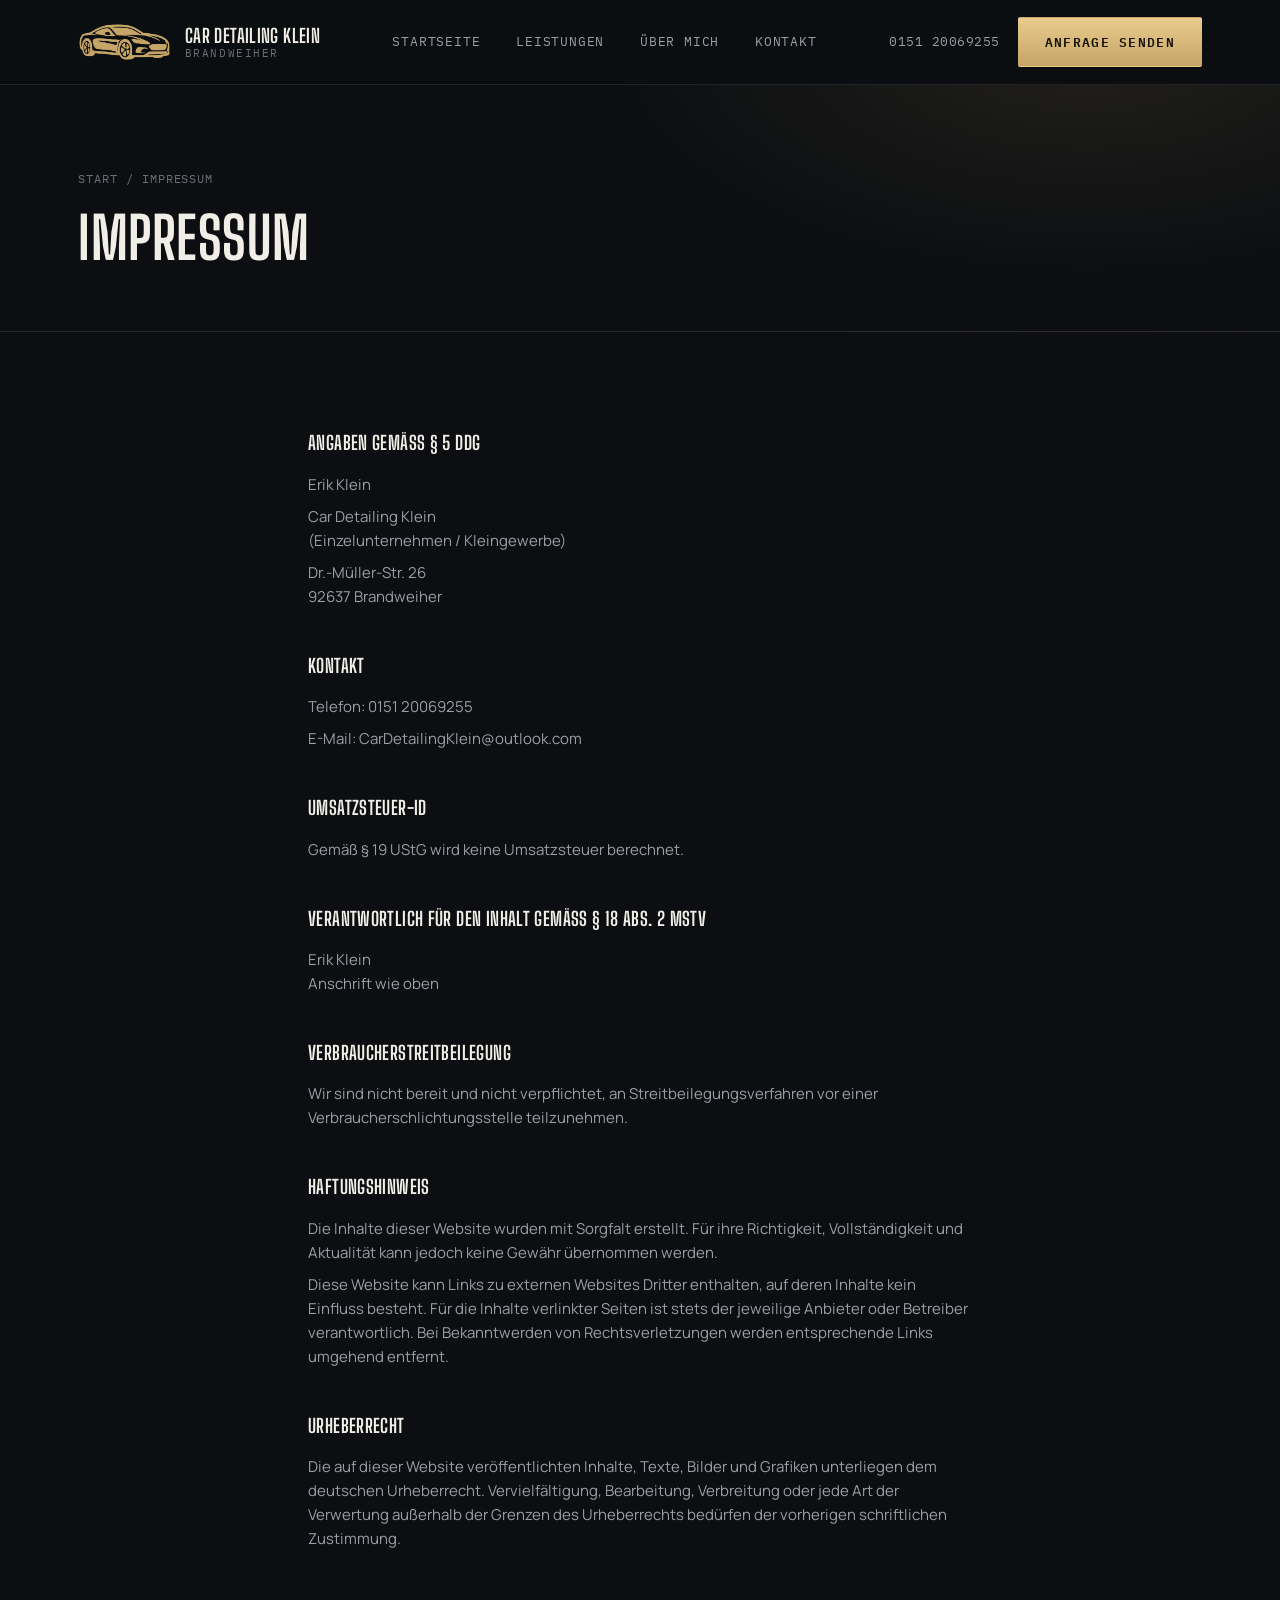
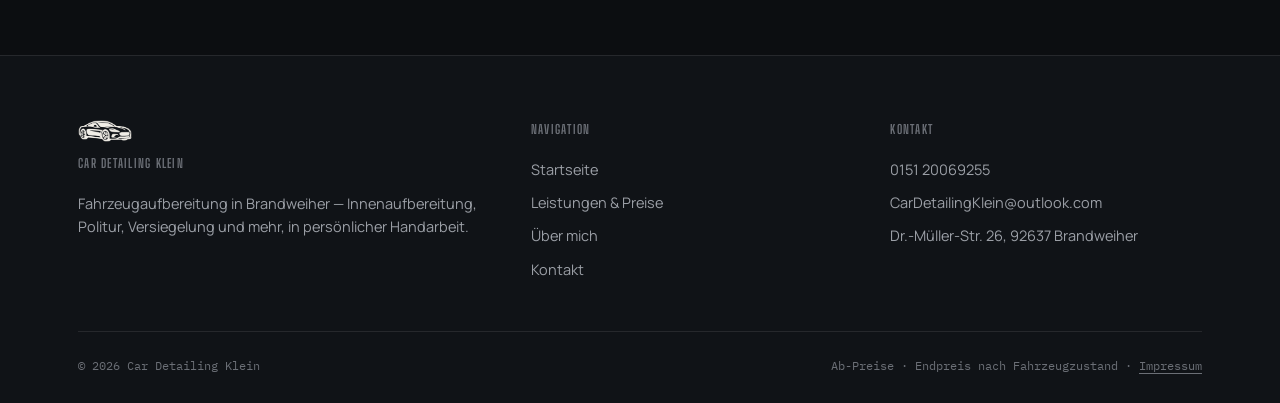
==== car-detailing-klein/impressum.html @ 84d0a54c "Add files via upload" ====
<!DOCTYPE html>
<html lang="de">
<head>
<meta charset="UTF-8">
<meta name="viewport" content="width=device-width, initial-scale=1.0">
<title>Impressum — Car Detailing Klein</title>
<meta name="description" content="Impressum von Car Detailing Klein, Fahrzeugaufbereitung in Brandweiher.">
<meta name="robots" content="noindex">
<link rel="preconnect" href="https://fonts.googleapis.com">
<link rel="preconnect" href="https://fonts.gstatic.com" crossorigin>
<link href="https://fonts.googleapis.com/css2?family=Big+Shoulders+Display:wght@600;700;800&family=Manrope:wght@400;500;600;700&family=IBM+Plex+Mono:wght@500&display=swap" rel="stylesheet">
<link rel="icon" type="image/png" sizes="32x32" href="assets/favicon-32.png">
<link rel="apple-touch-icon" sizes="180x180" href="assets/favicon-180.png">
<link rel="stylesheet" href="style.css">
</head>
<body>

<header class="site-header">
  <div class="container">
    <a class="brand" href="index.html" aria-label="Car Detailing Klein — Startseite">
      <img src="assets/logo-icon-gold.png" alt="Car Detailing Klein Logo" class="brand-mark">
      <div class="brand-name">
        <strong>Car Detailing Klein</strong>
        <em>Brandweiher</em>
      </div>
    </a>

    <nav class="main-nav" id="main-nav">
      <a href="index.html">Startseite</a>
      <a href="leistungen.html">Leistungen</a>
      <a href="ueber-uns.html">Über mich</a>
      <a href="kontakt.html">Kontakt</a>
    </nav>

    <div class="header-actions">
      <a class="header-phone" href="tel:+4915120069255">0151 20069255</a>
      <a class="btn btn-primary sheen desktop-only" href="kontakt.html">Anfrage senden</a>
      <button class="nav-toggle" id="nav-toggle" aria-label="Menü öffnen" aria-expanded="false" aria-controls="main-nav">
        <svg width="18" height="18" viewBox="0 0 18 18" fill="none"><path d="M2 4.5H16M2 9H16M2 13.5H16" stroke="currentColor" stroke-width="1.6" stroke-linecap="round"/></svg>
      </button>
    </div>
  </div>
</header>

<section class="page-header">
  <div class="container">
    <div class="breadcrumb"><a href="index.html">Start</a> / Impressum</div>
    <h1>Impressum</h1>
  </div>
</section>

<section>
  <div class="container legal-content">

    <div class="legal-block">
      <h2>Angaben gemäß § 5 DDG</h2>
      <address>
        <p>Erik Klein</span></p>
        <p>Car Detailing Klein<br>
        (Einzelunternehmen / Kleingewerbe)</p>
        <p>Dr.-Müller-Str. 26<br>
        92637 Brandweiher</p>
      </address>
    </div>

    <div class="legal-block">
      <h2>Kontakt</h2>
      <p>Telefon: <a href="tel:+4915120069255">0151 20069255</a></p>
      <p>E-Mail: <a href="mailto:CarDetailingKlein@outlook.com">CarDetailingKlein@outlook.com</a></p>
    </div>

    <div class="legal-block">
      <h2>Umsatzsteuer-ID</h2>
      <p>Gemäß § 19 UStG wird keine Umsatzsteuer berechnet.</p>
    </div>

    <div class="legal-block">
      <h2>Verantwortlich für den Inhalt gemäß § 18 Abs. 2 MStV</h2>
      <p>Erik Klein</span><br>
      Anschrift wie oben</p>
    </div>

    <div class="legal-block">
      <h2>Verbraucherstreitbeilegung</h2>
      <p>Wir sind nicht bereit und nicht verpflichtet, an Streitbeilegungsverfahren vor einer Verbraucherschlichtungsstelle teilzunehmen.</p>
    </div>

    <div class="legal-block">
      <h2>Haftungshinweis</h2>
      <p>Die Inhalte dieser Website wurden mit Sorgfalt erstellt. Für ihre Richtigkeit, Vollständigkeit und Aktualität kann jedoch keine Gewähr übernommen werden.</p>
      <p>Diese Website kann Links zu externen Websites Dritter enthalten, auf deren Inhalte kein Einfluss besteht. Für die Inhalte verlinkter Seiten ist stets der jeweilige Anbieter oder Betreiber verantwortlich. Bei Bekanntwerden von Rechtsverletzungen werden entsprechende Links umgehend entfernt.</p>
    </div>

    <div class="legal-block">
      <h2>Urheberrecht</h2>
      <p>Die auf dieser Website veröffentlichten Inhalte, Texte, Bilder und Grafiken unterliegen dem deutschen Urheberrecht. Vervielfältigung, Bearbeitung, Verbreitung oder jede Art der Verwertung außerhalb der Grenzen des Urheberrechts bedürfen der vorherigen schriftlichen Zustimmung.</p>
    </div>

  </div>
</section>

<footer class="site-footer">
  <div class="container">
    <div class="footer-grid">
      <div class="footer-col">
        <img src="assets/logo-icon-cream.png" alt="" class="footer-brand-mark">
        <h4>Car Detailing Klein</h4>
        <p>Fahrzeugaufbereitung in Brandweiher — Innenaufbereitung, Politur, Versiegelung und mehr, in persönlicher Handarbeit.</p>
      </div>
      <div class="footer-col">
        <h4>Navigation</h4>
        <a href="index.html">Startseite</a>
        <a href="leistungen.html">Leistungen &amp; Preise</a>
        <a href="ueber-uns.html">Über mich</a>
        <a href="kontakt.html">Kontakt</a>
      </div>
      <div class="footer-col">
        <h4>Kontakt</h4>
        <a href="tel:+4915120069255">0151 20069255</a>
        <a href="mailto:CarDetailingKlein@outlook.com">CarDetailingKlein@outlook.com</a>
        <a href="kontakt.html">Dr.-Müller-Str. 26, 92637 Brandweiher</a>
      </div>
    </div>
    <div class="footer-bottom">
      <span>© <span id="year"></span> Car Detailing Klein</span>
      <span>Ab-Preise · Endpreis nach Fahrzeugzustand · <a href="impressum.html">Impressum</a></span>
    </div>
  </div>
</footer>

<script src="script.js"></script>
</body>
</html>
---- car-detailing-klein/style.css ----
/* ==========================================================================
   Car Detailing Klein — Stylesheet
   Design: Premium/dunkel, Akzent "gebürstetes Gold", Signatur: Politur-Sheen
   ========================================================================== */

:root {
  --bg:          #0C0E11;
  --bg-alt:      #101317;
  --panel:       #171B20;
  --panel-2:     #1E2329;
  --line:        rgba(255, 255, 255, 0.09);
  --line-strong: rgba(255, 255, 255, 0.16);
  --gold:        #C6A567;
  --gold-bright: #E9CB8E;
  --gold-dim:    #8A7143;
  --text:        #F1EEE7;
  --text-muted:  #9B9FA6;
  --text-faint:  #6B6F76;
  --danger:      #B65C4A;

  --radius-sm: 2px;
  --radius-md: 3px;

  --font-display: "Big Shoulders Display", sans-serif;
  --font-body: "Manrope", sans-serif;
  --font-mono: "IBM Plex Mono", monospace;

  --container: 1180px;
}

@media (prefers-reduced-motion: reduce) {
  *, *::before, *::after {
    animation-duration: 0.001ms !important;
    animation-iteration-count: 1 !important;
    transition-duration: 0.001ms !important;
    scroll-behavior: auto !important;
  }
}

* { box-sizing: border-box; }
html { scroll-behavior: smooth; }

body {
  margin: 0;
  background: var(--bg);
  color: var(--text);
  font-family: var(--font-body);
  font-size: 16px;
  line-height: 1.6;
  -webkit-font-smoothing: antialiased;
}

img { max-width: 100%; display: block; }

a { color: inherit; text-decoration: none; }

.container {
  max-width: var(--container);
  margin: 0 auto;
  padding: 0 28px;
}

h1, h2, h3, h4 {
  font-family: var(--font-display);
  font-weight: 700;
  letter-spacing: 0.01em;
  margin: 0;
  color: var(--text);
  text-transform: uppercase;
}

.eyebrow {
  font-family: var(--font-mono);
  font-size: 12px;
  letter-spacing: 0.18em;
  text-transform: uppercase;
  color: var(--gold);
  display: flex;
  align-items: center;
  gap: 10px;
  margin-bottom: 14px;
}
.eyebrow::before {
  content: "";
  width: 22px;
  height: 1px;
  background: var(--gold);
  display: inline-block;
}

p { color: var(--text-muted); margin: 0 0 1em; }
p:last-child { margin-bottom: 0; }

::selection { background: var(--gold-dim); color: var(--text); }

:focus-visible {
  outline: 2px solid var(--gold-bright);
  outline-offset: 2px;
}

/* ---------------------------------- Buttons ---------------------------------- */

.btn {
  position: relative;
  display: inline-flex;
  align-items: center;
  justify-content: center;
  gap: 10px;
  padding: 14px 26px;
  font-family: var(--font-mono);
  font-size: 13px;
  letter-spacing: 0.1em;
  text-transform: uppercase;
  border-radius: var(--radius-sm);
  border: 1px solid transparent;
  cursor: pointer;
  overflow: hidden;
  white-space: nowrap;
  transition: transform 0.2s ease, border-color 0.2s ease, background 0.2s ease;
}

.btn-primary {
  background: linear-gradient(180deg, var(--gold-bright), var(--gold));
  color: #16130A;
  font-weight: 600;
}
.btn-primary:hover { transform: translateY(-1px); }

.btn-ghost {
  background: transparent;
  border-color: var(--line-strong);
  color: var(--text);
}
.btn-ghost:hover { border-color: var(--gold); color: var(--gold-bright); }

/* Signature element: polish sheen sweep */
.sheen { position: relative; overflow: hidden; }
.sheen::after {
  content: "";
  position: absolute;
  top: 0;
  left: -60%;
  width: 40%;
  height: 100%;
  background: linear-gradient(115deg, transparent, rgba(255, 255, 255, 0.35), transparent);
  transform: skewX(-18deg);
  transition: left 0.7s ease;
  pointer-events: none;
}
.sheen:hover::after,
.sheen:focus-visible::after { left: 130%; }

/* ---------------------------------- Header ---------------------------------- */

.site-header {
  position: sticky;
  top: 0;
  z-index: 50;
  background: rgba(12, 14, 17, 0.86);
  backdrop-filter: blur(10px);
  border-bottom: 1px solid var(--line);
}

.site-header .container {
  display: flex;
  align-items: center;
  justify-content: space-between;
  height: 84px;
}

.brand {
  display: flex;
  align-items: center;
  gap: 14px;
}

.brand-mark {
  height: 38px;
  width: auto;
  flex-shrink: 0;
}

.brand-name {
  display: flex;
  flex-direction: column;
  line-height: 1.15;
}
.brand-name strong {
  font-family: var(--font-display);
  font-weight: 700;
  font-size: 19px;
  text-transform: uppercase;
  letter-spacing: 0.02em;
}
.brand-name em {
  font-style: normal;
  font-family: var(--font-mono);
  font-size: 11px;
  letter-spacing: 0.14em;
  text-transform: uppercase;
  color: var(--text-faint);
}

.main-nav {
  display: flex;
  align-items: center;
  gap: 36px;
}
.main-nav a {
  font-family: var(--font-mono);
  font-size: 13px;
  letter-spacing: 0.06em;
  text-transform: uppercase;
  color: var(--text-muted);
  position: relative;
  padding: 6px 0;
  transition: color 0.2s ease;
}
.main-nav a:hover { color: var(--text); }
.main-nav a.active { color: var(--gold-bright); }
.main-nav a.active::after {
  content: "";
  position: absolute;
  left: 0; right: 0; bottom: 0;
  height: 2px;
  background: var(--gold);
}

.header-actions { display: flex; align-items: center; gap: 18px; }
.header-phone {
  font-family: var(--font-mono);
  font-size: 13px;
  letter-spacing: 0.04em;
  color: var(--text-muted);
  display: none;
}
.header-phone:hover { color: var(--gold-bright); }

.nav-toggle {
  display: none;
  width: 40px;
  height: 40px;
  border: 1px solid var(--line-strong);
  background: transparent;
  border-radius: var(--radius-sm);
  color: var(--text);
  align-items: center;
  justify-content: center;
  cursor: pointer;
}

@media (min-width: 900px) {
  .header-phone { display: inline; }
}

@media (max-width: 899px) {
  .main-nav {
    position: fixed;
    inset: 84px 0 0 0;
    background: var(--bg-alt);
    flex-direction: column;
    justify-content: flex-start;
    align-items: flex-start;
    padding: 32px 28px;
    gap: 22px;
    transform: translateX(100%);
    transition: transform 0.3s ease;
    border-top: 1px solid var(--line);
  }
  .main-nav.open { transform: translateX(0); }
  .main-nav a { font-size: 16px; }
  .nav-toggle { display: flex; }
  .header-actions .btn-primary.desktop-only { display: none; }
}

/* ---------------------------------- Hero ---------------------------------- */

.hero {
  position: relative;
  overflow: hidden;
  padding: 120px 0 100px;
  background:
    radial-gradient(ellipse 900px 500px at 18% -10%, rgba(198, 165, 103, 0.14), transparent 60%),
    var(--bg);
  border-bottom: 1px solid var(--line);
}

.hero::after {
  content: "";
  position: absolute;
  top: -20%;
  left: -20%;
  width: 60%;
  height: 160%;
  background: linear-gradient(115deg, transparent 40%, rgba(255,255,255,0.05) 50%, transparent 60%);
  animation: hero-sweep 9s ease-in-out infinite;
  pointer-events: none;
}
@keyframes hero-sweep {
  0%   { transform: translateX(-10%); }
  50%  { transform: translateX(160%); }
  100% { transform: translateX(160%); }
}

.hero-grid {
  position: relative;
  z-index: 1;
  display: grid;
  grid-template-columns: 1.1fr 0.9fr;
  gap: 60px;
  align-items: center;
}

.hero h1 {
  font-size: clamp(42px, 6vw, 76px);
  line-height: 0.98;
  margin-bottom: 24px;
}
.hero h1 .accent { color: var(--gold-bright); }

.hero-sub {
  font-size: 17px;
  max-width: 46ch;
  margin-bottom: 34px;
}

.hero-actions { display: flex; gap: 16px; flex-wrap: wrap; }

.hero-panel {
  position: relative;
  aspect-ratio: 4 / 5;
  background: linear-gradient(160deg, var(--panel-2), var(--panel) 60%);
  border: 1px solid var(--line-strong);
  display: flex;
  align-items: center;
  justify-content: center;
  overflow: hidden;
}
.hero-panel .glow {
  position: absolute;
  width: 340px;
  height: 340px;
  background: radial-gradient(circle, rgba(198,165,103,0.28), transparent 70%);
  filter: blur(4px);
}
.hero-logo {
  position: relative;
  width: 66%;
  max-width: 320px;
}

.footer-brand-mark {
  height: 22px;
  width: auto;
  margin-bottom: 12px;
}

.hero-stats {
  position: relative;
  z-index: 1;
  display: grid;
  grid-template-columns: repeat(3, 1fr);
  gap: 1px;
  background: var(--line);
  border: 1px solid var(--line);
  margin-top: 64px;
}
.hero-stat {
  background: var(--bg);
  padding: 22px 24px;
}
.hero-stat .num {
  font-family: var(--font-display);
  font-size: 30px;
  color: var(--gold-bright);
  display: block;
}
.hero-stat .label {
  font-family: var(--font-mono);
  font-size: 11.5px;
  letter-spacing: 0.08em;
  text-transform: uppercase;
  color: var(--text-faint);
}

@media (max-width: 900px) {
  .hero-grid { grid-template-columns: 1fr; }
  .hero-panel { aspect-ratio: 16/10; max-width: 480px; }
  .hero-stats { grid-template-columns: 1fr; }
}

/* ---------------------------------- Page header (subpages) ---------------------------------- */

.page-header {
  position: relative;
  overflow: hidden;
  padding: 84px 0 64px;
  background:
    radial-gradient(ellipse 800px 400px at 85% -20%, rgba(198, 165, 103, 0.12), transparent 60%),
    var(--bg);
  border-bottom: 1px solid var(--line);
}
.page-header h1 {
  font-size: clamp(36px, 5vw, 58px);
  line-height: 1.02;
  max-width: 16ch;
}
.page-header .lede {
  margin-top: 20px;
  max-width: 58ch;
  font-size: 16.5px;
}
.breadcrumb {
  font-family: var(--font-mono);
  font-size: 12px;
  letter-spacing: 0.08em;
  text-transform: uppercase;
  color: var(--text-faint);
  margin-bottom: 20px;
}
.breadcrumb a { color: var(--text-faint); }
.breadcrumb a:hover { color: var(--gold-bright); }

/* ---------------------------------- Sections ---------------------------------- */

section { padding: 96px 0; }
.section-alt { background: var(--bg-alt); border-top: 1px solid var(--line); border-bottom: 1px solid var(--line); }

.section-head { max-width: 640px; margin-bottom: 56px; }
.section-head h2 { font-size: clamp(28px, 3.6vw, 42px); line-height: 1.05; }
.section-head p { margin-top: 18px; font-size: 16px; }

.section-foot { margin-top: 48px; }

/* ---------------------------------- Service cards ---------------------------------- */

.grid-3 { display: grid; grid-template-columns: repeat(3, 1fr); gap: 1px; background: var(--line); border: 1px solid var(--line); }
.grid-2 { display: grid; grid-template-columns: repeat(2, 1fr); gap: 1px; background: var(--line); border: 1px solid var(--line); }

.card {
  position: relative;
  background: var(--panel);
  padding: 38px 32px;
  overflow: hidden;
  transition: background 0.25s ease;
}
.card:hover { background: var(--panel-2); }

.card-icon {
  width: 46px;
  height: 46px;
  margin-bottom: 22px;
  color: var(--gold-bright);
}
.card-icon svg { width: 100%; height: 100%; }

.card h3 {
  font-size: 21px;
  margin-bottom: 12px;
  text-transform: none;
  letter-spacing: 0;
}
.card p { font-size: 14.5px; }

@media (max-width: 900px) {
  .grid-3, .grid-2 { grid-template-columns: 1fr; }
}

/* ---------------------------------- Before / after placeholder ---------------------------------- */

.media-frame {
  position: relative;
  aspect-ratio: 4/3;
  background:
    repeating-linear-gradient(135deg, rgba(255,255,255,0.03) 0 2px, transparent 2px 14px),
    linear-gradient(160deg, var(--panel-2), var(--panel));
  border: 1px solid var(--line-strong);
  display: flex;
  align-items: center;
  justify-content: center;
  text-align: center;
  padding: 24px;
}
.media-frame .hint {
  font-family: var(--font-mono);
  font-size: 11.5px;
  letter-spacing: 0.08em;
  text-transform: uppercase;
  color: var(--text-faint);
}
.media-frame svg { width: 30%; margin-bottom: 16px; opacity: 0.6; }
.media-frame svg.media-illustration {
  width: 74%;
  max-width: 260px;
  margin-bottom: 0;
  opacity: 1;
}
.media-frame .frame-tag {
  position: absolute;
  top: 16px;
  left: 16px;
}
.media-frame .frame-caption {
  position: absolute;
  bottom: 16px;
  left: 0;
  right: 0;
  text-align: center;
}

/* ---------------------------------- Quote / about ---------------------------------- */

.split {
  display: grid;
  grid-template-columns: 0.9fr 1.1fr;
  gap: 64px;
  align-items: center;
}
@media (max-width: 900px) {
  .split { grid-template-columns: 1fr; }
}

.pull-line {
  border-left: 2px solid var(--gold);
  padding-left: 22px;
  font-family: var(--font-display);
  font-size: clamp(22px, 2.6vw, 30px);
  line-height: 1.2;
  color: var(--text);
  text-transform: none;
  font-weight: 600;
  margin: 28px 0;
}

/* ---------------------------------- CTA band ---------------------------------- */

.cta-band {
  position: relative;
  overflow: hidden;
  background: linear-gradient(160deg, var(--panel-2), var(--bg-alt));
  border-top: 1px solid var(--line);
  border-bottom: 1px solid var(--line);
  padding: 80px 0;
  text-align: center;
}
.cta-band h2 { font-size: clamp(28px, 4vw, 44px); margin-bottom: 18px; }
.cta-band p { max-width: 52ch; margin: 0 auto 34px; }
.cta-actions { display: flex; gap: 16px; justify-content: center; flex-wrap: wrap; }

/* ---------------------------------- Table (Leistungen) ---------------------------------- */

.service-table { width: 100%; border-collapse: collapse; margin-top: 8px; }
.service-table th, .service-table td {
  text-align: left;
  padding: 18px 20px;
  border-bottom: 1px solid var(--line);
  font-size: 15px;
}
.service-table th {
  font-family: var(--font-mono);
  font-size: 11.5px;
  letter-spacing: 0.1em;
  text-transform: uppercase;
  color: var(--text-faint);
  font-weight: 500;
}
.service-table td.price { font-family: var(--font-mono); color: var(--gold-bright); white-space: nowrap; }

/* ---------------------------------- Package cards (Leistungen) ---------------------------------- */

.package-card {
  display: flex;
  flex-direction: column;
  gap: 0;
}

.package-badge {
  align-self: flex-start;
  margin-bottom: 16px;
}

.package-name {
  font-family: var(--font-display);
  font-size: 22px;
  letter-spacing: 0.01em;
  text-transform: uppercase;
  color: var(--text);
  margin-bottom: 10px;
}

.package-price {
  display: flex;
  align-items: baseline;
  gap: 7px;
  margin-bottom: 14px;
}
.package-price .pkg-from {
  font-family: var(--font-mono);
  font-size: 12px;
  letter-spacing: 0.1em;
  text-transform: uppercase;
  color: var(--text-faint);
}
.package-price .pkg-amount {
  font-family: var(--font-display);
  font-size: 42px;
  line-height: 1;
  color: var(--gold-bright);
  font-weight: 700;
}
.package-price .pkg-currency {
  font-family: var(--font-display);
  font-size: 19px;
  color: var(--gold-bright);
}

.package-tagline {
  font-size: 14px;
  color: var(--text-muted);
  margin-bottom: 22px;
}

.package-divider {
  border: none;
  height: 1px;
  background: var(--line);
  margin: 0 0 22px;
}

.package-list {
  list-style: none;
  margin: 0 0 28px;
  padding: 0;
  display: flex;
  flex-direction: column;
  gap: 12px;
}
.package-list li {
  display: flex;
  align-items: flex-start;
  gap: 10px;
  font-size: 14.5px;
  color: var(--text-muted);
}
.package-list li::before {
  content: "✓";
  flex-shrink: 0;
  color: var(--gold-bright);
  font-family: var(--font-mono);
  font-size: 13px;
  line-height: 1.5;
}
.package-list li span {
  color: var(--text-faint);
  font-size: 13px;
}

.package-card .btn {
  align-self: flex-start;
  margin-top: auto;
}

.package-card.featured {
  background: var(--panel-2);
  box-shadow: inset 0 0 0 1px var(--gold-dim);
}
.package-card.featured:hover { background: var(--panel-2); }

/* ---------------------------------- Contact ---------------------------------- */

.contact-grid { display: grid; grid-template-columns: 1fr 1fr; gap: 64px; }
@media (max-width: 900px) { .contact-grid { grid-template-columns: 1fr; } }

.contact-list { list-style: none; margin: 0; padding: 0; display: flex; flex-direction: column; gap: 28px; }
.contact-list li { display: flex; gap: 18px; align-items: flex-start; }
.contact-list .ico {
  width: 40px; height: 40px; flex-shrink: 0;
  border: 1px solid var(--line-strong);
  display: flex; align-items: center; justify-content: center;
  color: var(--gold-bright);
}
.contact-list .ico svg { width: 18px; height: 18px; }
.contact-list .label {
  font-family: var(--font-mono);
  font-size: 11px;
  letter-spacing: 0.1em;
  text-transform: uppercase;
  color: var(--text-faint);
  margin-bottom: 4px;
}
.contact-list .value { font-size: 16px; color: var(--text); }
.contact-list .value a:hover { color: var(--gold-bright); }

.hours-row { display: flex; justify-content: space-between; padding: 10px 0; border-bottom: 1px solid var(--line); font-size: 15px; }
.hours-row span:first-child { color: var(--text-muted); font-family: var(--font-mono); font-size: 13px; letter-spacing: 0.04em; }
.hours-row:last-child { border-bottom: none; }

.map-frame {
  border: 1px solid var(--line-strong);
  overflow: hidden;
  filter: grayscale(0.4) contrast(1.05);
}
.map-frame iframe { width: 100%; height: 100%; min-height: 340px; border: 0; display: block; }

/* ---------------------------------- Footer ---------------------------------- */

.site-footer {
  background: var(--bg-alt);
  border-top: 1px solid var(--line);
  padding: 64px 0 28px;
}
.footer-grid {
  display: grid;
  grid-template-columns: 1.3fr 1fr 1fr;
  gap: 48px;
  padding-bottom: 40px;
  border-bottom: 1px solid var(--line);
}
@media (max-width: 700px) { .footer-grid { grid-template-columns: 1fr; gap: 36px; } }

.footer-col h4 {
  font-size: 12.5px;
  letter-spacing: 0.1em;
  color: var(--text-faint);
  margin-bottom: 18px;
}
.footer-col p, .footer-col a { font-size: 14.5px; }
.footer-col a { display: block; color: var(--text-muted); margin-bottom: 10px; transition: color 0.2s ease; }
.footer-col a:hover { color: var(--gold-bright); }

.footer-bottom {
  display: flex;
  justify-content: space-between;
  align-items: center;
  padding-top: 24px;
  font-family: var(--font-mono);
  font-size: 12px;
  color: var(--text-faint);
  flex-wrap: wrap;
  gap: 12px;
}

/* ---------------------------------- Utility ---------------------------------- */

.mt-0 { margin-top: 0; }
.text-center { text-align: center; }
.tag {
  display: inline-flex;
  align-items: center;
  font-family: var(--font-mono);
  font-size: 11.5px;
  letter-spacing: 0.08em;
  text-transform: uppercase;
  color: var(--gold-bright);
  border: 1px solid var(--gold-dim);
  padding: 5px 12px;
  border-radius: var(--radius-sm);
}

/* ---------------------------------- Legal pages (Impressum / Datenschutz) ---------------------------------- */

.legal-content { max-width: 720px; }
.legal-block { margin-bottom: 42px; }
.legal-block:last-child { margin-bottom: 0; }
.legal-block h2 {
  font-size: 19px;
  letter-spacing: 0.02em;
  margin-bottom: 14px;
}
.legal-block p { margin-bottom: 8px; font-size: 15px; }
.legal-block address { font-style: normal; }

.todo {
  display: inline-block;
  background: rgba(182, 92, 74, 0.12);
  border: 1px dashed var(--danger);
  color: #E3A392;
  padding: 2px 9px;
  border-radius: var(--radius-sm);
  font-family: var(--font-mono);
  font-size: 13px;
  letter-spacing: 0.01em;
}

.footer-bottom a { color: var(--text-faint); text-decoration: underline; text-underline-offset: 3px; }
.footer-bottom a:hover { color: var(--gold-bright); }
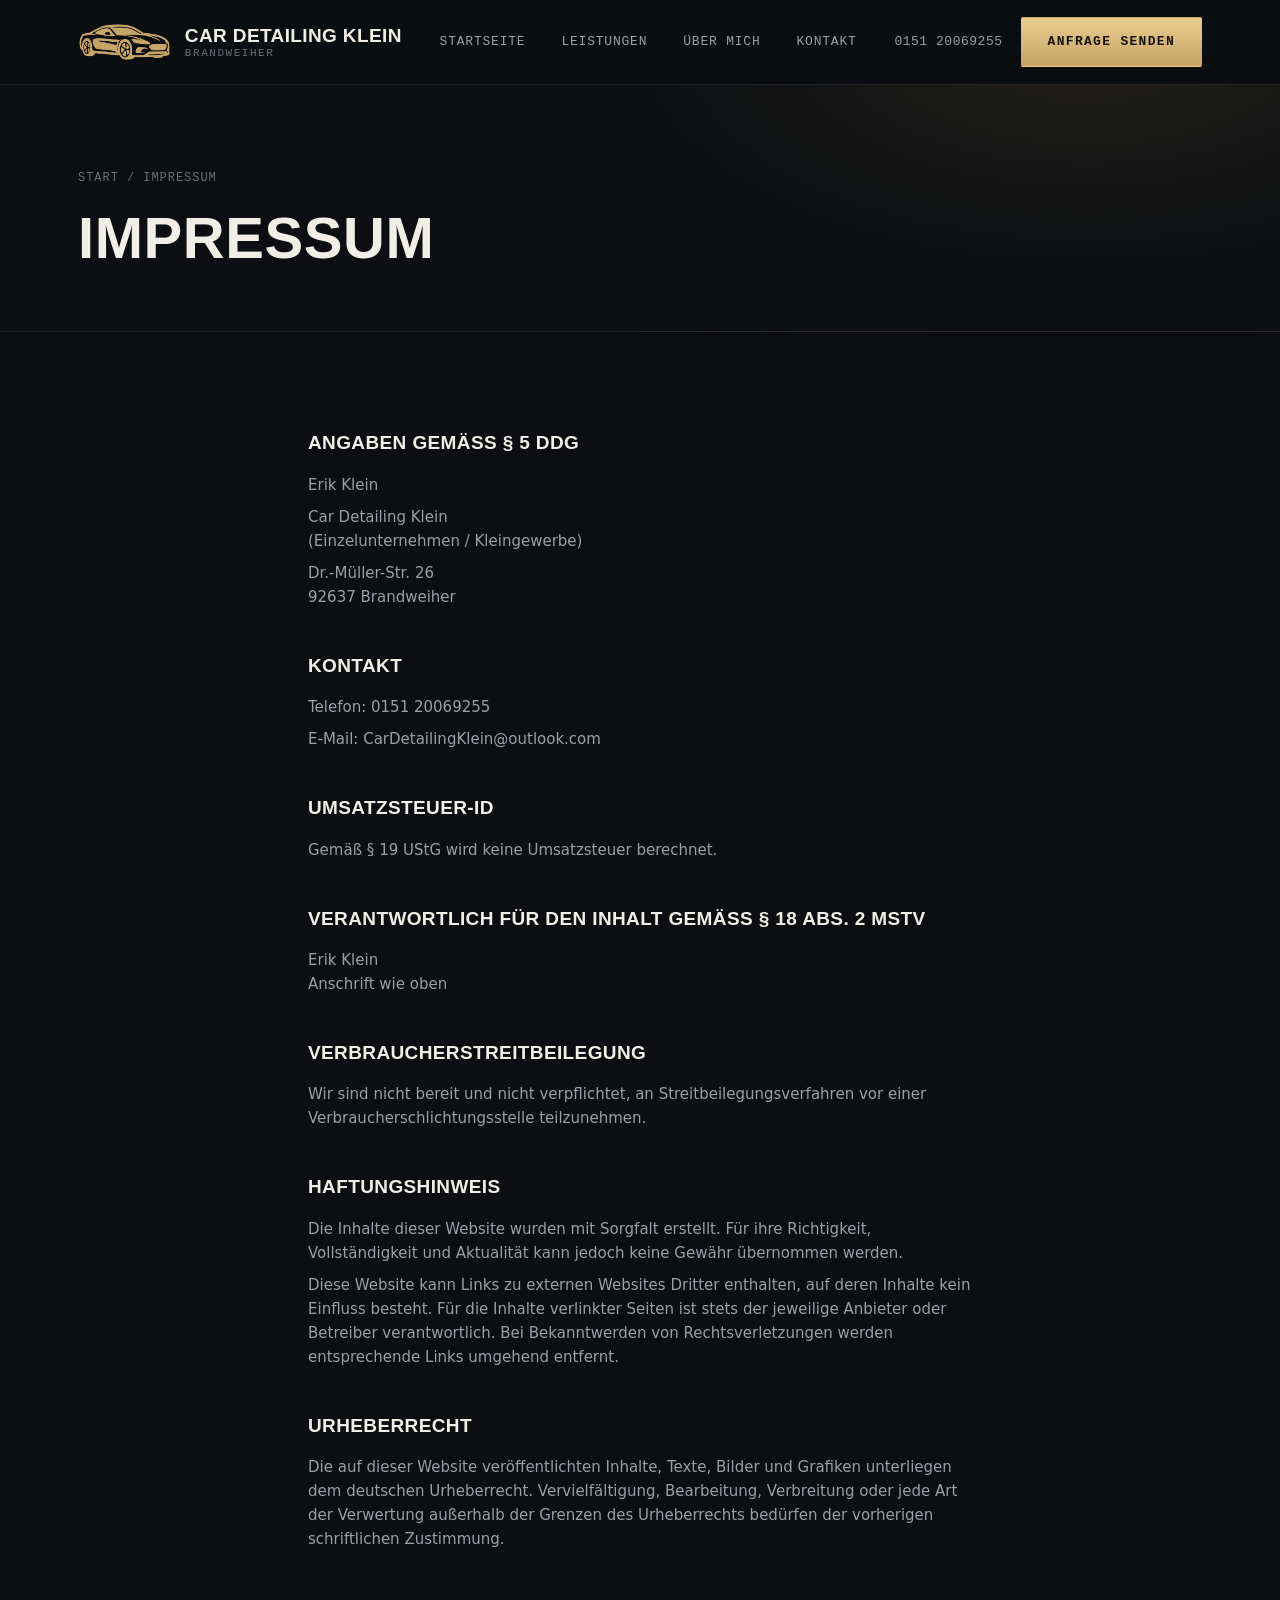
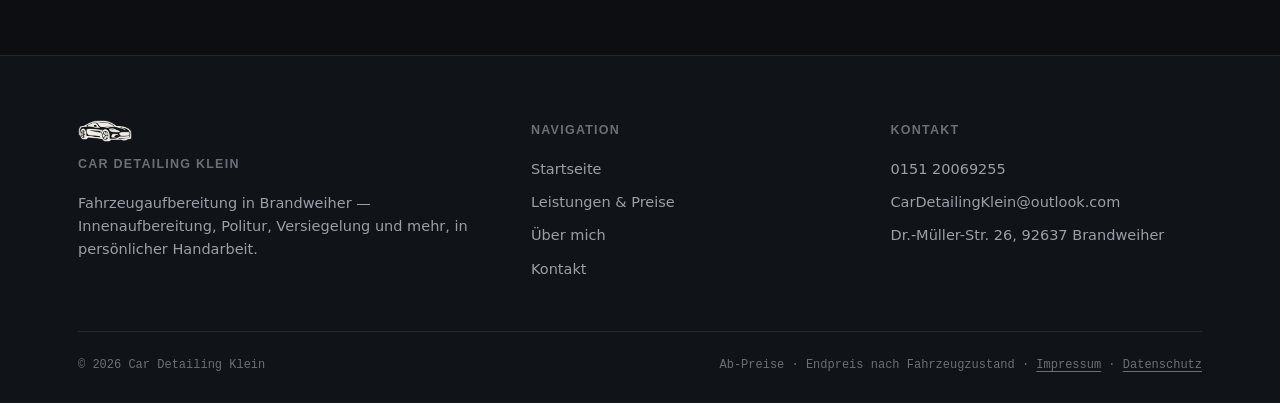
==== commit 2941db75: "Remove google fonts and add datenschutz" ====
--- a/car-detailing-klein/impressum.html
+++ b/car-detailing-klein/impressum.html
@@ -6,9 +6,6 @@
 <title>Impressum — Car Detailing Klein</title>
 <meta name="description" content="Impressum von Car Detailing Klein, Fahrzeugaufbereitung in Brandweiher.">
 <meta name="robots" content="noindex">
-<link rel="preconnect" href="https://fonts.googleapis.com">
-<link rel="preconnect" href="https://fonts.gstatic.com" crossorigin>
-<link href="https://fonts.googleapis.com/css2?family=Big+Shoulders+Display:wght@600;700;800&family=Manrope:wght@400;500;600;700&family=IBM+Plex+Mono:wght@500&display=swap" rel="stylesheet">
 <link rel="icon" type="image/png" sizes="32x32" href="assets/favicon-32.png">
 <link rel="apple-touch-icon" sizes="180x180" href="assets/favicon-180.png">
 <link rel="stylesheet" href="style.css">
@@ -123,7 +120,7 @@
     </div>
     <div class="footer-bottom">
       <span>© <span id="year"></span> Car Detailing Klein</span>
-      <span>Ab-Preise · Endpreis nach Fahrzeugzustand · <a href="impressum.html">Impressum</a></span>
+      <span>Ab-Preise · Endpreis nach Fahrzeugzustand · <a href="impressum.html">Impressum</a> · <a href="datenschutz.html">Datenschutz</a></span>
     </div>
   </div>
 </footer>
--- a/car-detailing-klein/style.css
+++ b/car-detailing-klein/style.css
@@ -21,9 +21,9 @@
   --radius-sm: 2px;
   --radius-md: 3px;
 
-  --font-display: "Big Shoulders Display", sans-serif;
-  --font-body: "Manrope", sans-serif;
-  --font-mono: "IBM Plex Mono", monospace;
+  --font-display: Impact, "Arial Black", sans-serif;
+  --font-body: system-ui, -apple-system, "Segoe UI", Arial, sans-serif;
+  --font-mono: "Courier New", Courier, monospace;
 
   --container: 1180px;
 }
